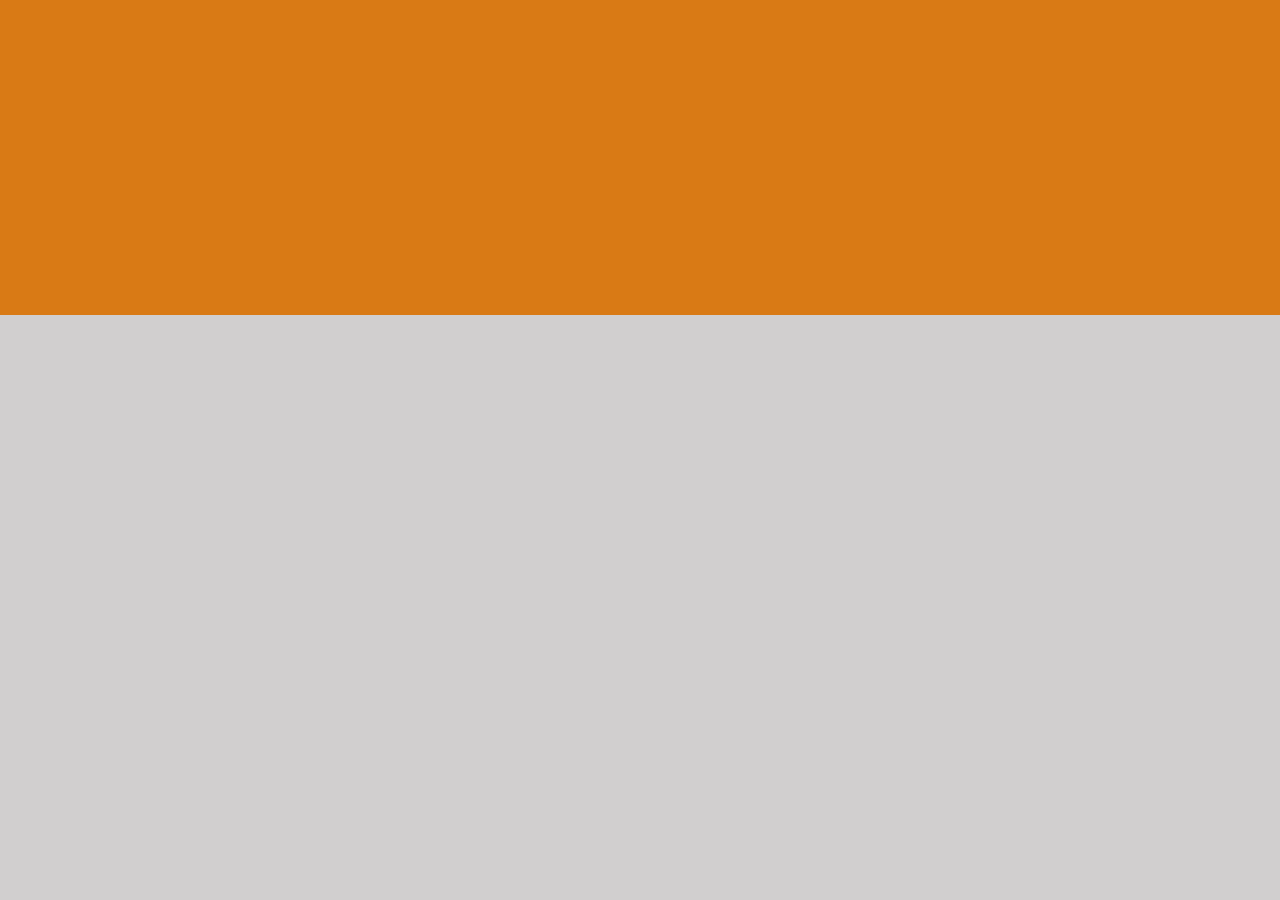
==== home.html @ fd1caa59 "Add files via upload" ====
<!DOCTYPE html>
<html lang="en">
<head>
    <meta charset="UTF-8">
    <meta name="viewport" content="width=device-width, initial-scale=1.0">
    <link rel="stylesheet" href="./assets/css/home.css">
    <script src="./assets/js/index.js"></script>
    <title>Document</title>
</head>
<body>
    <main>
        <header></header>

        <section class="game" id="cs2"></section>

        <section class="game" class="valorante"></section>

        <footer></footer>
    </main>
</body>
</html>
---- assets/css/home.css ----
*{
    padding: 0;
    box-sizing: border-box;
    margin: 0;      
    font-family: "Poppins", sans-serif;
}
main{
    background: #d1cfcf;
    width: 100%;
    height: 100vh;
}

section{
    width: 100%;
    height: 35vh;
    float: left;
    padding: 1%;
}

#cs2{
    background: #d97a15;
}

#valorant{
    background: #f74352;
}
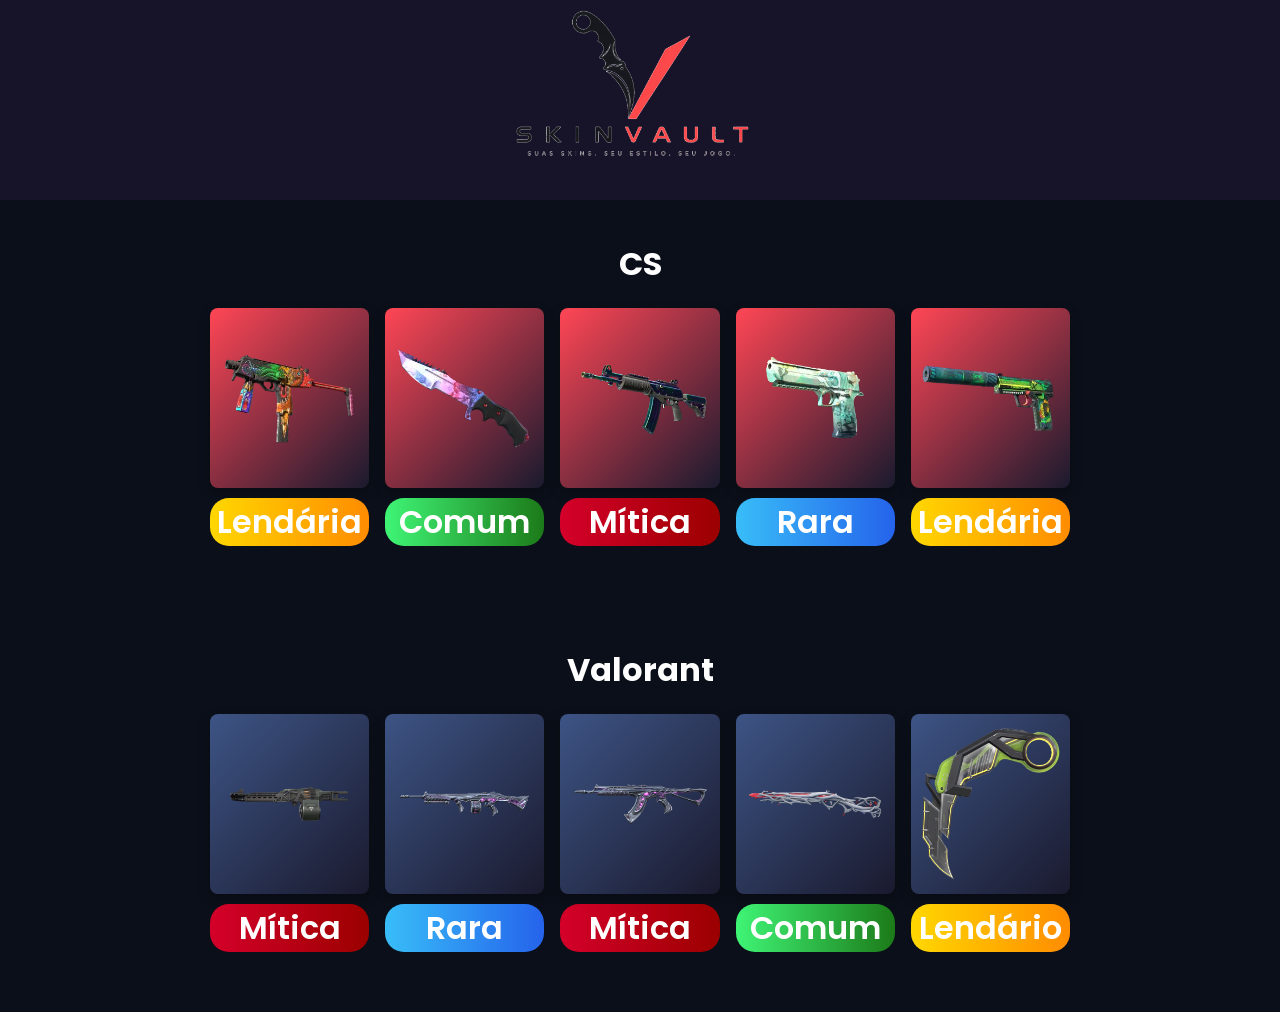
==== commit 2822872d: "Add files via upload" ====
--- a/home.html
+++ b/home.html
@@ -1,21 +1,104 @@
 <!DOCTYPE html>
-<html lang="en">
+<html lang="pt-BR">
 <head>
-    <meta charset="UTF-8">
-    <meta name="viewport" content="width=device-width, initial-scale=1.0">
-    <link rel="stylesheet" href="./assets/css/home.css">
-    <script src="./assets/js/index.js"></script>
-    <title>Document</title>
+  <meta charset="UTF-8">
+  <meta name="viewport" content="width=device-width, initial-scale=1.0">
+  <title>Loja de Skin</title>
+  <link rel="stylesheet" href="./assets/css/home.css">
 </head>
 <body>
-    <main>
-        <header></header>
 
-        <section class="game" id="cs2"></section>
+  <header class="cabecalho">
 
-        <section class="game" class="valorante"></section>
+    <img src="./img/logo.png" alt="Logo Skin Vault" class="logo">
 
-        <footer></footer>
-    </main>
+  </header>
+
+  <section class="secao-1" id="secao">
+    <h2>CS</h2>
+
+    <div class="grade">
+      <div class="quadrado">
+        <div class="imagem-skin">
+          <img src="./img/skinCS1.png" alt="Skin CS 1">
+        </div>
+        <h2 class="lendaria">Lendária</h2>
+      </div>
+
+      <div class="quadrado">
+        <div class="imagem-skin">
+          <img src="./img/skinCS2.png" alt="Skin CS 2">
+        </div>
+        <h2 class="normal">Comum</h2>
+      </div>
+
+      <div class="quadrado">
+        <div class="imagem-skin">
+          <img src="./img/skinCS3.png" alt="Skin CS 3">
+        </div>
+        <h2 class="mitica">Mítica</h2>
+      </div>
+
+      <div class="quadrado">
+        <div class="imagem-skin">
+          <img src="./img/skinCS4.png" alt="Skin CS 4">
+        </div>
+        <h2 class="rara">Rara</h2>
+      </div>
+
+      <div class="quadrado">
+        <div class="imagem-skin">
+          <img src="./img/skinCS5.png" alt="Skin CS 5">
+        </div>
+        <h2 class="lendaria">Lendária</h2>
+      </div>
+    </div>
+  </section>
+
+
+
+
+
+  <section class="secao-2" id="secao">
+    <h2>Valorant</h2>
+
+    <div class="grade">
+      <div class="quadrado">
+        <div class="imagem-skin">
+          <img src="./img/skinValorant.png" alt="Skin Valorant 1">
+        </div>
+        <h2 class="mitica">Mítica</h2>
+      </div>
+
+      <div class="quadrado">
+        <div class="imagem-skin">
+          <img src="./img/skinValorante2.png" alt="Skin Valorant 2">
+        </div>
+        <h2 class="rara">Rara</h2>
+      </div>
+
+      <div class="quadrado">
+        <div class="imagem-skin">
+          <img src="./img/skinValorante3.png" alt="Skin Valorant 3">
+        </div>
+        <h2 class="mitica">Mítica</h2>
+      </div>
+
+      <div class="quadrado">
+        <div class="imagem-skin">
+          <img src="./img/skinValorante4.png" alt="Skin Valorant 4">
+        </div>
+        <h2 class="normal">Comum</h2>
+      </div>
+
+      <div class="quadrado">
+        <div class="imagem-skin">
+          <img src="./img/skinValorant5.png" alt="Skin Valorant 5">
+        </div>
+        <h2 class="lendaria">Lendário</h2>
+      </div>
+    </div>
+  </section>
+
 </body>
-</html>+</html>
--- a/assets/css/home.css
+++ b/assets/css/home.css
@@ -1,27 +1,164 @@
+@import url('https://fonts.googleapis.com/css2?family=Poppins:wght@400;500;600;700;800&display=swap');
 
-*{
-    padding: 0;
-    box-sizing: border-box;
-    margin: 0;      
-    font-family: "Poppins", sans-serif;
-}
-main{
-    background: #d1cfcf;
-    width: 100%;
-    height: 100vh;
+* {
+  margin: 0;
+  padding: 0;
+  box-sizing: border-box;
+  font-family: "Poppins", sans-serif;
 }
 
-section{
-    width: 100%;
-    height: 35vh;
-    float: left;
-    padding: 1%;
+body {
+  background-color: #0B0F19;
+ 
 }
 
-#cs2{
-    background: #d97a15;
+.cabecalho {
+    width: 100%;
+    height: 200px; 
+    background-color: #171329;
+
+    display: flex;
+    align-items: center;
+    justify-content: center;
+
+    overflow: hidden;
 }
 
-#valorant{
-    background: #f74352;
+.logo {
+    width: 250px; 
+    height: auto;
+    display: block;
+}
+
+
+.cabecalho h1 {
+  font-size: 5rem;
+  margin-bottom: 8px;
+}
+
+.cabecalho p {
+  font-size: 1rem;
+}
+
+
+#secao {
+  padding: 40px 20px;
+  max-width: 900px;
+  margin: 0 auto;
+}
+
+#secao  h2 {
+  margin-bottom: 20px;
+  font-size: 2rem;
+  text-align: center;
+  color: white;
+}
+
+
+.grade {
+  display: grid;
+  grid-template-columns: repeat(5, 1fr);
+  gap: 16px;
+  width: 100%;
+}
+
+
+.quadrado {
+  min-width: 0;
+  text-align: center;
+  transition: transform 0.25s ease, box-shadow 0.25s ease;
+}
+
+
+.imagem-skin {
+  width: 100%;
+  height: 180px;
+  display: flex;
+  align-items: center;
+  justify-content: center;
+  padding: 10px;
+  overflow: hidden;
+  border-radius: 8px;
+  background: linear-gradient(135deg, #ff4655, #1a1a2e);
+  box-shadow: 0 4px 12px rgba(0, 0, 0, 0.25);
+}
+
+
+.imagem-skin img {
+  width: 100%;
+  height: 100%;
+  object-fit: contain;
+  display: block;
+}
+
+
+.quadrado h2 {
+  margin-top: 10px;
+  font-size: 1.5rem;
+  font-weight: 600;
+  text-align: center;
+  color: #ffff;
+}
+
+
+.quadrado:hover {
+  transform: translateY(-6px) scale(1.02);
+}
+
+.quadrado:hover .imagem-skin {
+  box-shadow: 0 10px 20px rgba(0, 0, 0, 0.35);
+}
+
+/* Cores das seções */
+.secao-1 .imagem-skin {
+  background: linear-gradient(135deg, #ff4655, #1a1a2e);
+}
+
+.secao-2 .imagem-skin {
+  background: linear-gradient(135deg, #3d5485, #1a1a2e);
+}
+
+/* Ajuste para telas menores */
+@media (max-width: 800px) {
+  #secao {
+    max-width: 100%;
+  }
+
+  .grade {
+    grid-template-columns: repeat(5, minmax(120px, 1fr));
+    overflow-x: auto;
+    padding-bottom: 10px;
+  }
+
+  .imagem-skin {
+    height: 160px;
+  }
+
+  .cabecalho h1 {
+    font-size: 3.5rem;
+  }
+}
+
+
+
+
+.lendaria{
+background: linear-gradient(90deg, #FFD700, #FF8C00);
+border-radius: 19px;
+}
+
+
+.mitica{
+background: linear-gradient(90deg, #d4002a, #9B0000);
+border-radius: 19px;
+}
+
+.normal{
+background: linear-gradient(90deg, #3ff575, #1c7a19);
+border-radius: 19px;
+}
+
+.rara{
+background: linear-gradient(90deg, #38BDF8, #2563EB);
+border-radius: 19px;
 }
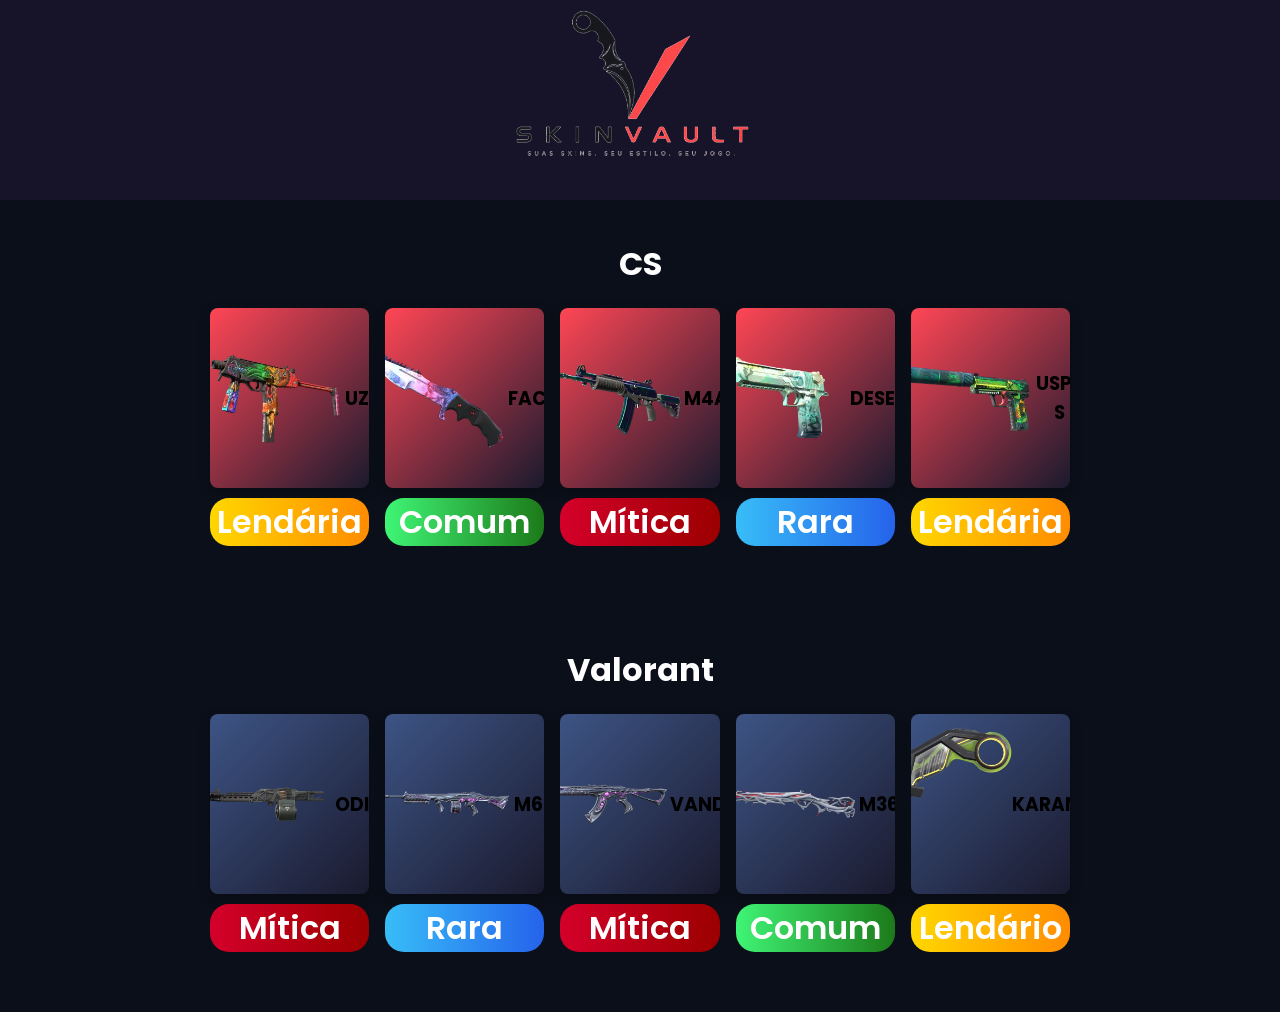
==== commit 752b4b34: "Add files via upload" ====
--- a/home.html
+++ b/home.html
@@ -21,6 +21,7 @@
       <div class="quadrado">
         <div class="imagem-skin">
           <img src="./img/skinCS1.png" alt="Skin CS 1">
+          <h3>UZI</h3>
         </div>
         <h2 class="lendaria">Lendária</h2>
       </div>
@@ -28,6 +29,7 @@
       <div class="quadrado">
         <div class="imagem-skin">
           <img src="./img/skinCS2.png" alt="Skin CS 2">
+          <h3>FACA</h3>
         </div>
         <h2 class="normal">Comum</h2>
       </div>
@@ -35,6 +37,7 @@
       <div class="quadrado">
         <div class="imagem-skin">
           <img src="./img/skinCS3.png" alt="Skin CS 3">
+          <h3>M4A1</h3>
         </div>
         <h2 class="mitica">Mítica</h2>
       </div>
@@ -42,6 +45,7 @@
       <div class="quadrado">
         <div class="imagem-skin">
           <img src="./img/skinCS4.png" alt="Skin CS 4">
+          <h3>DESERT</h3>
         </div>
         <h2 class="rara">Rara</h2>
       </div>
@@ -49,6 +53,7 @@
       <div class="quadrado">
         <div class="imagem-skin">
           <img src="./img/skinCS5.png" alt="Skin CS 5">
+          <h3>USP-S</h3>
         </div>
         <h2 class="lendaria">Lendária</h2>
       </div>
@@ -66,6 +71,7 @@
       <div class="quadrado">
         <div class="imagem-skin">
           <img src="./img/skinValorant.png" alt="Skin Valorant 1">
+          <h3>ODIN</h3>
         </div>
         <h2 class="mitica">Mítica</h2>
       </div>
@@ -73,6 +79,7 @@
       <div class="quadrado">
         <div class="imagem-skin">
           <img src="./img/skinValorante2.png" alt="Skin Valorant 2">
+          <h3>M60</h3>
         </div>
         <h2 class="rara">Rara</h2>
       </div>
@@ -80,6 +87,7 @@
       <div class="quadrado">
         <div class="imagem-skin">
           <img src="./img/skinValorante3.png" alt="Skin Valorant 3">
+          <h3>VANDAL</h3>
         </div>
         <h2 class="mitica">Mítica</h2>
       </div>
@@ -87,6 +95,7 @@
       <div class="quadrado">
         <div class="imagem-skin">
           <img src="./img/skinValorante4.png" alt="Skin Valorant 4">
+          <h3>M360</h3>
         </div>
         <h2 class="normal">Comum</h2>
       </div>
@@ -94,6 +103,7 @@
       <div class="quadrado">
         <div class="imagem-skin">
           <img src="./img/skinValorant5.png" alt="Skin Valorant 5">
+          <h3>KARANBIT</h3>
         </div>
         <h2 class="lendaria">Lendário</h2>
       </div>
